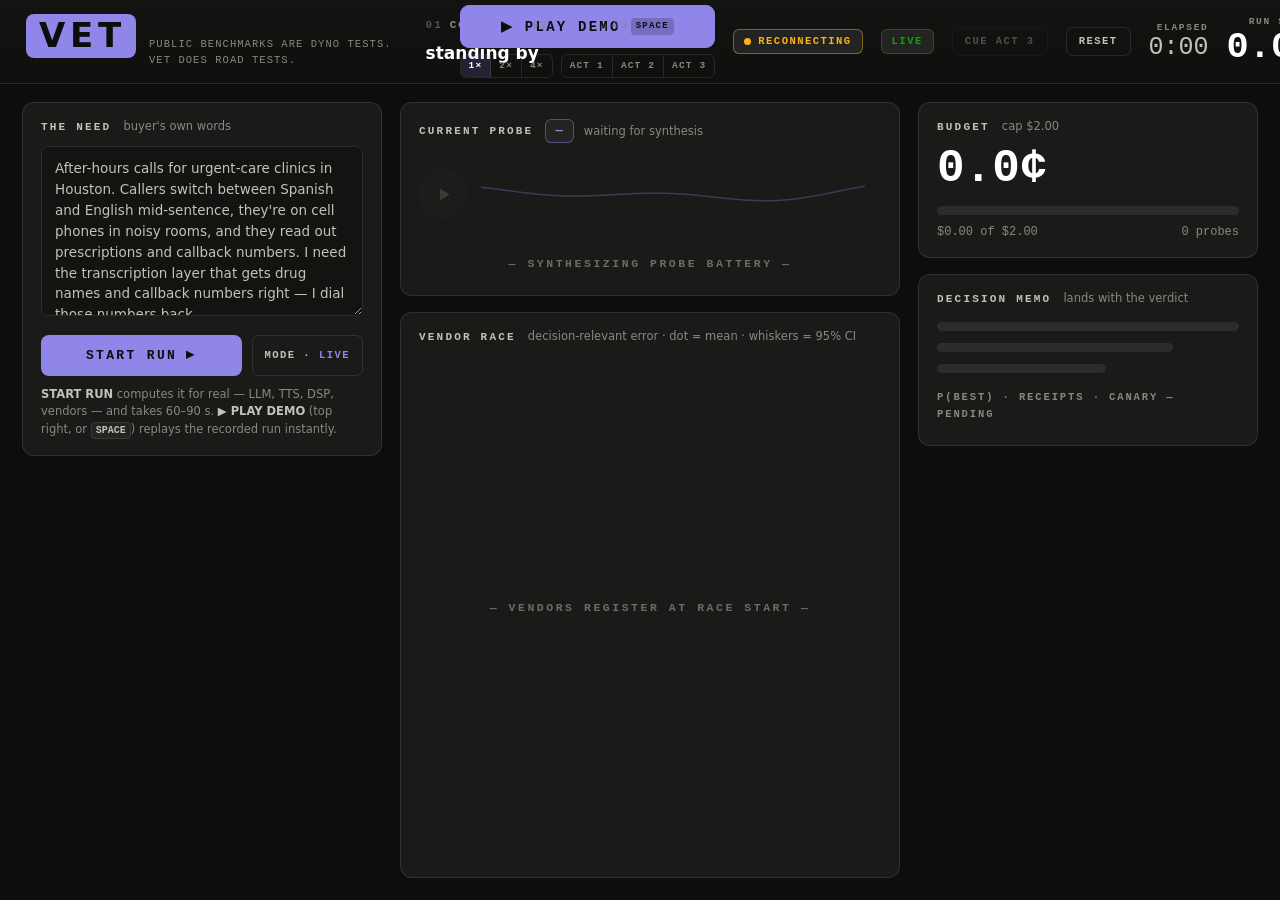
==== vet/ui/index.html @ 766ae1ba "Vet — a pre-flight check for agents that spend money Buyer-side, adversary-resistant evaluation: an " ====
<!DOCTYPE html>
<html lang="en">
<head>
<meta charset="utf-8">
<meta name="viewport" content="width=device-width, initial-scale=1">
<title>Vet — the road test</title>
<link rel="stylesheet" href="styles.css">
</head>
<body>

<header id="hdr">
  <div class="brand">
    <span class="brand-mark">VET</span>
    <span class="brand-sub">public benchmarks are dyno tests.<br>vet does road tests.</span>
  </div>

  <div class="hdr-phase">
    <nav class="acts" id="acts">
      <span class="act" data-act="compile"><i>01</i>COMPILE</span>
      <span class="act" data-act="race"><i>02</i>RACE</span>
      <span class="act" data-act="sting"><i>03</i>STING</span>
    </nav>
    <div class="phase-line">
      <span id="phaseTitle">standing by</span>
      <span id="phaseSub">type the need, then start the run</span>
    </div>
  </div>

  <div class="hdr-right">
    <div class="demo-ctl">
      <button id="btnDemo" class="demo-btn" title="play the recorded run — no server, no waiting (SPACE)">
        <span id="btnDemoLabel">▶&nbsp;PLAY DEMO</span><small id="btnDemoKey">SPACE</small>
      </button>
      <div class="demo-sub">
        <span class="seg" id="speedSeg" title="playback speed">
          <button class="seg-btn on" data-speed="1">1×</button>
          <button class="seg-btn" data-speed="2">2×</button>
          <button class="seg-btn" data-speed="4">4×</button>
        </span>
        <span class="seg" id="jumpSeg" title="jump to an act (keys 1 / 2 / 3)">
          <button class="seg-btn" data-act="1">ACT&nbsp;1</button>
          <button class="seg-btn" data-act="2">ACT&nbsp;2</button>
          <button class="seg-btn" data-act="3">ACT&nbsp;3</button>
        </span>
      </div>
    </div>
    <span id="reconChip" class="chip chip-warn hidden"><span class="pulse-dot"></span>RECONNECTING</span>
    <span id="modeChip" class="chip chip-mode">LIVE</span>
    <span id="srcChip" class="chip hidden" title="how the vendor numbers in this run were produced"></span>
    <button id="btnAct3" class="ghost-btn" disabled>CUE ACT 3</button>
    <button id="btnReset" class="ghost-btn">RESET</button>
    <div class="hdr-stat">
      <label>ELAPSED</label>
      <span id="elapsed" class="num">0:00</span>
    </div>
    <div class="hdr-stat hdr-cost">
      <label>RUN SPEND</label>
      <span id="costTicker" class="num">0.0¢</span>
    </div>
  </div>
</header>

<main id="main">
  <!-- ══════════ LEFT RAIL — exam compiler ══════════ -->
  <aside id="railL" class="rail">
    <section class="card" id="needCard">
      <div class="card-head"><h2>The need</h2><span class="card-meta" id="needMeta">buyer's own words</span></div>
      <textarea id="needText" rows="7" spellcheck="false">After-hours calls for urgent-care clinics in Houston. Callers switch between Spanish and English mid-sentence, they're on cell phones in noisy rooms, and they read out prescriptions and callback numbers. I need the transcription layer that gets drug names and callback numbers right — I dial those numbers back.</textarea>
      <blockquote id="needQuote" class="hidden"></blockquote>
      <div class="btn-row" id="startRow">
        <button id="btnStart" class="primary-btn">START RUN<span class="btn-glyph">▸</span></button>
        <button id="btnMode" class="ghost-btn" title="toggle live / sim">MODE&nbsp;·&nbsp;<b id="btnModeVal">LIVE</b></button>
      </div>
      <p class="start-note" id="startNote">
        <b>START RUN</b> computes it for real — LLM, TTS, DSP, vendors — and takes 60–90 s.
        <b>▶ PLAY DEMO</b> (top right, or <kbd>SPACE</kbd>) replays the recorded run instantly.
      </p>
    </section>

    <section class="card enterable hidden" id="thoughtCard">
      <div class="card-head"><h2>Exam compiler</h2><span class="card-meta" id="thoughtMeta">agent rationale</span></div>
      <div id="thoughtStream"><span id="thoughtText"></span><span id="caret"></span></div>
      <p id="planLine" class="plan-line hidden"></p>
    </section>

    <div id="strataList"></div>
  </aside>

  <!-- ══════════ CENTER — probe + race ══════════ -->
  <section id="center">
    <section class="card" id="probeCard">
      <div class="card-head">
        <h2>Current probe</h2>
        <div class="probe-title">
          <span id="probeId" class="mono-chip accent">—</span>
          <span id="probeStratum" class="card-meta">waiting for synthesis</span>
        </div>
        <div id="probeChips" class="chip-row"></div>
      </div>
      <div class="wave-row">
        <button id="btnPlay" class="play-btn" aria-label="play probe audio" disabled>
          <svg viewBox="0 0 24 24" id="icoPlay"><path d="M8 5.5v13l11-6.5z"/></svg>
          <svg viewBox="0 0 24 24" id="icoStop" class="hidden"><rect x="7" y="7" width="10" height="10" rx="1.5"/></svg>
        </button>
        <canvas id="wave"></canvas>
        <span id="waveDur" class="wave-dur num"></span>
      </div>
      <div id="diffWrap" class="hidden">
        <div id="vendorTabs" class="vtab-row"></div>
        <div class="diff-strip">
          <div class="diff-line"><span class="diff-key">REF</span><span id="diffRef" class="diff-text"></span></div>
          <div class="diff-line"><span class="diff-key">HYP</span><span id="diffHyp" class="diff-text"></span></div>
        </div>
        <div class="diff-foot">
          <div id="entChips" class="chip-row"></div>
          <div id="resStats" class="res-stats num"></div>
        </div>
      </div>
      <div id="probeIdle" class="idle-note">— synthesizing probe battery —</div>
    </section>

    <section class="card" id="boardCard">
      <div class="card-head">
        <h2>Vendor race</h2>
        <span class="card-meta">decision-relevant error · dot = mean · whiskers = 95% CI</span>
      </div>
      <div class="board-scroll">
        <div class="board-cols hidden" id="boardCols">
          <span></span><span></span>
          <span class="ci-axis" id="ciAxis"></span>
          <span class="c-num">ERR</span><span class="c-num">WER</span><span class="c-num">LAT</span>
          <span class="c-num">SPEND</span><span class="c-num">P(BEST)</span>
        </div>
        <div id="boardRows"></div>
        <div id="boardIdle" class="idle-note">— vendors register at race start —</div>
      </div>
      <div id="boardLog"></div>
    </section>
  </section>

  <!-- ══════════ RIGHT RAIL — budget + memo ══════════ -->
  <aside id="railR" class="rail">
    <section class="card" id="costCard">
      <div class="card-head"><h2>Budget</h2><span class="card-meta" id="budgetCap">cap $2.00</span></div>
      <div class="cost-big num" id="costBig">0.0¢</div>
      <div class="meter"><div class="meter-fill" id="budgetFill"></div></div>
      <div class="cost-foot">
        <span id="budgetLabel" class="num">$0.00 of $2.00</span>
        <span id="probesRun" class="num">0 probes</span>
      </div>
    </section>

    <section class="card enterable pending" id="memoCard">
      <div class="card-head"><h2>Decision memo</h2><span class="card-meta" id="memoMeta">lands with the verdict</span></div>
      <div id="memoPending">
        <div class="skel"></div><div class="skel"></div><div class="skel"></div>
        <div class="skel-note">P(best) · receipts · canary — pending</div>
      </div>
      <div class="memo-winner" id="memoWinner">
        <span class="v-dot" id="memoDot"></span>
        <div class="memo-winner-name">
          <b id="memoName">—</b>
          <span id="memoSub" class="card-meta">winner</span>
        </div>
        <div class="memo-pb">
          <label>P(BEST)</label>
          <span id="memoPB" class="num">—</span>
        </div>
      </div>
      <p id="memoHeadline" class="memo-headline"></p>
      <div id="memoBody" class="memo-body"></div>
    </section>
  </aside>
</main>

<!-- ══════════ ACT 3 TAKEOVER ══════════ -->
<section id="sting" class="hidden" aria-hidden="true">
  <p id="stingExplain" class="sting-explain">a sixth vendor joins the race…</p>

  <div class="panels">
    <section class="panel" id="panelNaive">
      <div class="p-head">
        <h3>NAIVE EXAM</h3>
        <span class="p-status chip" id="statusNaive">WAITING</span>
      </div>
      <div class="p-probe" id="probeStripNaive">
        <button class="play-btn mini" data-panel="naive" aria-label="play probe">
          <svg viewBox="0 0 24 24"><path d="M8 5.5v13l11-6.5z"/></svg>
        </button>
        <canvas class="mini-wave" id="waveNaive"></canvas>
        <div class="p-probe-meta">
          <span class="mono-chip" id="pidNaive">—</span>
          <div class="camo"><label>P(test-shaped)</label>
            <div class="camo-meter"><div class="camo-fill" id="camoNaive"></div></div>
            <span class="num" id="camoValNaive">—</span>
          </div>
        </div>
      </div>
      <div class="p-board" id="boardNaive"></div>
      <div class="p-viz">
        <div class="gauge-block">
          <svg id="gaugeNaive" viewBox="0 0 220 132"></svg>
          <div class="gauge-cap">discriminator AUC<span id="gaugeWordNaive" class="gauge-word">—</span></div>
        </div>
        <div class="feat-block">
          <h4>WHAT THE DEVICE SNIFFS</h4>
          <div id="featList"></div>
        </div>
      </div>
    </section>

    <section class="panel" id="panelStealth">
      <div class="p-head">
        <h3>VET STEALTH EXAM</h3>
        <span class="p-status chip" id="statusStealth">WAITING</span>
      </div>
      <div class="p-probe" id="probeStripStealth">
        <button class="play-btn mini" data-panel="stealth" aria-label="play probe">
          <svg viewBox="0 0 24 24"><path d="M8 5.5v13l11-6.5z"/></svg>
        </button>
        <canvas class="mini-wave" id="waveStealth"></canvas>
        <div class="p-probe-meta">
          <span class="mono-chip" id="pidStealth">—</span>
          <div class="camo"><label>P(test-shaped)</label>
            <div class="camo-meter"><div class="camo-fill" id="camoStealth"></div></div>
            <span class="num" id="camoValStealth">—</span>
          </div>
        </div>
      </div>
      <div class="p-board" id="boardStealth"></div>
      <div class="p-viz">
        <div class="gauge-block">
          <svg id="gaugeStealth" viewBox="0 0 220 132"></svg>
          <div class="gauge-cap">discriminator AUC<span id="gaugeWordStealth" class="gauge-word">—</span></div>
        </div>
        <div class="cusum-block">
          <h4>CUSUM — QUALITY RESIDUAL<span id="lastMiss" class="last-miss num"></span></h4>
          <svg id="cusum" viewBox="0 0 360 168"></svg>
        </div>
      </div>
    </section>
  </div>

  <div id="banner" class="hidden">
    <div class="banner-main">
      <svg class="banner-ico" viewBox="0 0 24 24"><path d="M12 2.2 23 21H1L12 2.2zm-1.1 7v6h2.2v-6h-2.2zm0 7.6v2.2h2.2v-2.2h-2.2z"/></svg>
      <span class="banner-text">DEFEAT&nbsp;DEVICE&nbsp;DETECTED</span>
    </div>
    <div class="banner-sub">
      <span id="bannerDetail"></span>
      <span class="chip-row" id="bannerChips"></span>
    </div>
  </div>
</section>

<script src="app.js"></script>
</body>
</html>
---- vet/ui/styles.css ----
/* ═══════════════════════════════════════════════════════════════════
   VET — dark instrument. Palette per validated dataviz reference
   (dark-surface categorical slots; status scale reserved for meaning).
   ═══════════════════════════════════════════════════════════════════ */
:root {
  color-scheme: dark;
  --bg:        #0d0d0d;   /* page plane        */
  --surface:   #1a1a19;   /* card surface      */
  --surface-2: #232322;   /* raised chip       */
  --ink:       #ffffff;
  --ink-2:     #c3c2b7;
  --muted:     #898781;
  --grid:      #2c2c2a;   /* hairline gridline */
  --axis:      #383835;
  --border:    rgba(255,255,255,0.10);

  --accent:    #9085e9;   /* instrument accent (slot 7 — never a vendor) */
  --accent-dim: rgba(144,133,233,0.16);

  --good:      #0ca30c;
  --warn:      #fab219;
  --serious:   #ec835a;
  --crit:      #d03b3b;

  --sans: system-ui, -apple-system, "Segoe UI", "Helvetica Neue", sans-serif;
  --mono: ui-monospace, "SF Mono", Menlo, "Cascadia Mono", "Roboto Mono", monospace;

  --r: 12px;
  --hdr-h: 84px;
  --ease: cubic-bezier(.22,.75,.28,1);
}

* { box-sizing: border-box; margin: 0; padding: 0; }
html, body { height: 100%; }
body {
  background: var(--bg);
  color: var(--ink);
  font: 16px/1.45 var(--sans);
  overflow: hidden;
  -webkit-font-smoothing: antialiased;
}
.hidden { display: none !important; }
.num { font-family: var(--mono); font-variant-numeric: tabular-nums; }

/* ── scrollbars kept quiet ─────────────────────────────────────── */
::-webkit-scrollbar { width: 8px; height: 8px; }
::-webkit-scrollbar-thumb { background: var(--grid); border-radius: 4px; }
::-webkit-scrollbar-track { background: transparent; }

/* ═══════════════ HEADER ═══════════════ */
#hdr {
  height: var(--hdr-h);
  display: flex; align-items: center; gap: 34px;
  padding: 0 26px;
  border-bottom: 1px solid var(--border);
  background: linear-gradient(180deg, #131312, #0f0f0e);
}
.brand { display: flex; align-items: baseline; gap: 13px; flex: 0 0 auto; }
.brand-mark {
  font: 800 34px/1 var(--sans); letter-spacing: .14em;
  padding: 4px 10px 6px 13px;
  background: var(--accent); color: #0d0d0d; border-radius: 8px;
}
.brand-sub {
  font: 10.5px/1.5 var(--mono); color: var(--muted);
  text-transform: uppercase; letter-spacing: .1em;
}

.hdr-phase { flex: 1 1 auto; min-width: 0; display: flex; flex-direction: column; gap: 5px; }
.acts { display: flex; gap: 22px; }
.act {
  font: 600 11px/1 var(--mono); letter-spacing: .18em; color: var(--muted);
  display: inline-flex; align-items: center; gap: 7px;
  padding-bottom: 5px; border-bottom: 2px solid transparent;
  transition: color .4s, border-color .4s;
}
.act i { font-style: normal; opacity: .55; }
.act.on { color: var(--ink); border-color: var(--accent); }
.act.done { color: var(--ink-2); }
.phase-line { display: flex; align-items: baseline; gap: 13px; min-width: 0; }
#phaseTitle { font: 650 17px/1.2 var(--sans); white-space: nowrap; }
#phaseSub {
  font: 12.5px/1.3 var(--sans); color: var(--muted);
  overflow: hidden; text-overflow: ellipsis; white-space: nowrap;
}
.phase-swap { animation: rise .6s var(--ease) both; }

.hdr-right { flex: 0 0 auto; display: flex; align-items: center; gap: 18px; }
.hdr-stat { display: flex; flex-direction: column; align-items: flex-end; gap: 2px; }
.hdr-stat label {
  font: 600 9.5px/1 var(--mono); letter-spacing: .18em; color: var(--muted);
}
.hdr-stat .num { font-size: 25px; line-height: 1; font-weight: 500; color: var(--ink-2); }
.hdr-cost .num { font-size: 37px; font-weight: 600; color: var(--ink); }
.hdr-cost .num b { color: var(--accent); font-weight: 600; }

/* chips + buttons */
.chip {
  font: 600 10.5px/1 var(--mono); letter-spacing: .14em;
  padding: 6px 10px; border-radius: 6px;
  background: var(--surface-2); border: 1px solid var(--border); color: var(--ink-2);
  display: inline-flex; align-items: center; gap: 7px; white-space: nowrap;
}
.chip-mode { color: var(--accent); border-color: rgba(144,133,233,.4); }
.chip-mode.live { color: var(--good); border-color: rgba(12,163,12,.45); }
.chip-mode.sim  { color: var(--warn); border-color: rgba(250,178,25,.4); }
.chip-warn { color: var(--warn); border-color: rgba(250,178,25,.45); }
.pulse-dot {
  width: 7px; height: 7px; border-radius: 50%; background: var(--warn);
  animation: pulse 1.1s ease-in-out infinite;
}
@keyframes pulse { 50% { opacity: .25; } }

.ghost-btn {
  font: 600 10.5px/1 var(--mono); letter-spacing: .14em;
  padding: 8px 12px; border-radius: 7px; cursor: pointer;
  background: transparent; border: 1px solid var(--border); color: var(--ink-2);
  transition: border-color .25s, color .25s, background .25s;
}
.ghost-btn:hover:not(:disabled) { border-color: var(--accent); color: var(--ink); }
.ghost-btn:disabled { opacity: .35; cursor: default; }
.ghost-btn b { color: var(--accent); }

/* ── the stage control: one button that never touches the network ── */
.demo-ctl { display: flex; flex-direction: column; gap: 6px; flex: 0 0 auto; }
.demo-btn {
  font: 800 14px/1 var(--mono); letter-spacing: .16em;
  padding: 12px 16px; border-radius: 9px; cursor: pointer;
  background: var(--accent); color: #0d0d0d; border: 1px solid var(--accent);
  display: inline-flex; align-items: center; justify-content: center; gap: 10px;
  white-space: nowrap;
  animation: demoPulse 2.6s var(--ease) infinite;
  transition: filter .2s, transform .15s, background .3s, color .3s;
}
.demo-btn:hover { filter: brightness(1.12); }
.demo-btn:active { transform: scale(.985); }
.demo-btn small {
  font: 700 9px/1 var(--mono); letter-spacing: .14em;
  background: rgba(13,13,13,.20); padding: 4px 5px; border-radius: 4px;
}
.demo-btn.playing {
  background: transparent; color: var(--ink-2);
  border-color: var(--border); animation: none;
}
.demo-btn.playing small { background: var(--surface-2); color: var(--muted); }
@keyframes demoPulse {
  0%   { box-shadow: 0 0 0 0 rgba(144,133,233,.55); }
  70%  { box-shadow: 0 0 0 13px rgba(144,133,233,0); }
  100% { box-shadow: 0 0 0 0 rgba(144,133,233,0); }
}

.demo-sub { display: flex; align-items: center; gap: 8px; justify-content: space-between; }
.seg { display: inline-flex; border: 1px solid var(--border); border-radius: 6px; overflow: hidden; }
.seg-btn {
  font: 600 9.5px/1 var(--mono); letter-spacing: .12em;
  padding: 6px 8px; cursor: pointer;
  background: transparent; border: none; border-right: 1px solid var(--border);
  color: var(--muted); transition: background .2s, color .2s;
}
.seg-btn:last-child { border-right: none; }
.seg-btn:hover { color: var(--ink); }
.seg-btn.on { background: var(--accent-dim); color: var(--ink); }

.start-note {
  font: 11.5px/1.55 var(--sans); color: var(--muted); margin-top: 10px;
}
.start-note b { color: var(--ink-2); font-weight: 600; }
.start-note kbd {
  font: 600 10px/1 var(--mono); color: var(--ink-2);
  background: var(--surface-2); border: 1px solid var(--border);
  border-radius: 4px; padding: 2px 4px;
}

/* ═══════════════ MAIN GRID ═══════════════ */
#main {
  display: grid;
  grid-template-columns: 360px minmax(0,1fr) 340px;
  gap: 18px;
  padding: 18px 22px 22px;
  height: calc(100vh - var(--hdr-h));
  transition: opacity .5s, filter .5s;
}
body.act3 #main { display: none; }
.rail { display: flex; flex-direction: column; gap: 16px; overflow-y: auto; min-height: 0; padding-bottom: 4px; }
#center { display: flex; flex-direction: column; gap: 16px; min-width: 0; min-height: 0; }

.card {
  background: var(--surface);
  border: 1px solid var(--border);
  border-radius: var(--r);
  padding: 16px 18px;
  flex: 0 0 auto;
}
.enterable, .s-card, .board-row { animation: rise .55s var(--ease) both; }
@keyframes rise { from { opacity: 0; transform: translateY(12px); } }

.card-head { display: flex; align-items: baseline; gap: 12px; margin-bottom: 12px; flex-wrap: wrap; }
.card-head h2 {
  font: 700 11px/1 var(--mono); letter-spacing: .2em; text-transform: uppercase;
  color: var(--ink-2);
}
.card-meta { font: 11.5px/1.3 var(--sans); color: var(--muted); }

/* ═══════════════ LEFT RAIL ═══════════════ */
#needText {
  width: 100%; resize: vertical;
  background: #131312; color: var(--ink-2);
  border: 1px solid var(--grid); border-radius: 8px;
  font: 13.5px/1.55 var(--sans); padding: 11px 13px;
}
#needText:focus { outline: none; border-color: var(--accent); }
#needQuote {
  font: italic 13.5px/1.55 var(--sans); color: var(--ink-2);
  border-left: 3px solid var(--accent); padding: 2px 0 2px 13px;
}
#needQuote b { color: var(--ink); font-style: normal; }
.btn-row { display: flex; gap: 10px; margin-top: 12px; }
.primary-btn {
  flex: 1;
  font: 700 13px/1 var(--mono); letter-spacing: .18em;
  padding: 13px 16px; border-radius: 8px; cursor: pointer;
  background: var(--accent); color: #0d0d0d; border: none;
  display: inline-flex; align-items: center; justify-content: center; gap: 9px;
  transition: filter .2s, transform .15s;
}
.primary-btn:hover { filter: brightness(1.12); }
.primary-btn:active { transform: scale(.985); }
.btn-glyph { font-size: 15px; }

#thoughtCard { display: flex; flex-direction: column; }
#thoughtStream {
  font: 12.5px/1.66 var(--mono); color: var(--ink-2);
  white-space: pre-wrap; word-break: break-word;
  max-height: 240px; overflow-y: auto;
}
#caret {
  display: inline-block; width: 8px; height: 15px;
  background: var(--accent); vertical-align: -2px; margin-left: 2px;
  animation: pulse 1s steps(2) infinite;
}

.s-card {
  background: var(--surface); border: 1px solid var(--border);
  border-radius: var(--r); padding: 13px 16px; margin-bottom: 12px;
  border-left: 3px solid var(--accent);
}
.s-card .s-top { display: flex; align-items: baseline; justify-content: space-between; gap: 10px; }
.s-card h3 { font: 650 14.5px/1.3 var(--sans); color: var(--ink); }
.s-w { font: 600 11px/1 var(--mono); color: var(--accent); white-space: nowrap; }
.s-card p { font: 12px/1.5 var(--sans); color: var(--muted); margin: 5px 0 9px; }

.chip-row { display: flex; flex-wrap: wrap; gap: 6px; align-items: center; }
.f-chip {
  font: 600 10px/1 var(--mono); letter-spacing: .08em;
  padding: 4.5px 8px; border-radius: 5px;
  background: var(--surface-2); border: 1px solid var(--grid); color: var(--ink-2);
  white-space: nowrap;
}
.f-chip.warm { color: var(--serious); border-color: rgba(236,131,90,.35); }
.mono-chip {
  font: 700 12px/1 var(--mono); letter-spacing: .1em;
  padding: 5px 9px; border-radius: 6px;
  background: var(--surface-2); border: 1px solid var(--grid); color: var(--ink-2);
}
.mono-chip.accent { color: var(--accent); border-color: rgba(144,133,233,.45); }

/* ═══════════════ PROBE CARD ═══════════════ */
#probeCard .card-head { margin-bottom: 8px; }
.probe-title { display: flex; align-items: center; gap: 10px; }
.wave-row { display: flex; align-items: center; gap: 14px; margin: 6px 0 4px; }
.play-btn {
  flex: 0 0 auto; width: 48px; height: 48px; border-radius: 50%;
  background: var(--surface-2); border: 1.5px solid var(--accent);
  cursor: pointer; display: grid; place-items: center;
  transition: background .25s, transform .15s, opacity .3s;
}
.play-btn svg { width: 21px; height: 21px; fill: var(--accent); }
.play-btn:hover:not(:disabled) { background: var(--accent-dim); }
.play-btn:active { transform: scale(.94); }
.play-btn:disabled { opacity: .3; cursor: default; border-color: var(--grid); }
.play-btn:disabled svg { fill: var(--muted); }
#wave { flex: 1 1 auto; height: 86px; min-width: 0; display: block; }
.wave-dur { font-size: 11.5px; color: var(--muted); align-self: flex-end; padding-bottom: 4px; }

.vtab-row { display: flex; gap: 7px; flex-wrap: wrap; margin: 9px 0 9px; }
.vtab {
  font: 600 10.5px/1 var(--mono); letter-spacing: .08em;
  padding: 5px 9px; border-radius: 6px; cursor: pointer;
  background: transparent; border: 1px solid var(--grid); color: var(--muted);
  display: inline-flex; align-items: center; gap: 6px;
  transition: color .2s, border-color .2s, background .2s;
  animation: rise .4s var(--ease) both;
}
.vtab .v-dot { width: 7px; height: 7px; }
.vtab.on { color: var(--ink); border-color: var(--axis); background: var(--surface-2); }
.vtab.fail::after { content: "✗"; color: var(--crit); font-weight: 700; }
.vtab.pass::after { content: "✓"; color: var(--good); font-weight: 700; }

.diff-strip {
  background: #131312; border: 1px solid var(--grid); border-radius: 8px;
  padding: 9px 12px; display: flex; flex-direction: column; gap: 7px;
  overflow-x: auto;
}
.diff-line { display: flex; gap: 11px; align-items: baseline; white-space: nowrap; }
.diff-key {
  flex: 0 0 auto; font: 700 9.5px/1 var(--mono); letter-spacing: .18em; color: var(--muted);
  width: 30px;
}
.diff-text { font: 13.5px/1.5 var(--mono); color: var(--ink-2); }
.diff-text .t-ok { color: var(--ink-2); }
.t-ref {
  color: var(--ink); font-weight: 700;
  background: rgba(144,133,233,.16); border-radius: 3px; padding: 1px 3px;
}
.t-sub {
  color: #ffd9d9; font-weight: 700;
  background: rgba(208,59,59,.28); border-radius: 3px; padding: 1px 3px;
  box-shadow: inset 0 -2px 0 var(--crit);
}
.t-del { color: var(--muted); text-decoration: line-through; }
.t-ins { color: #ffd9d9; background: rgba(208,59,59,.18); border-radius: 3px; padding: 1px 3px; }

.diff-foot { display: flex; align-items: center; justify-content: space-between; gap: 12px; margin-top: 9px; }
.e-chip {
  font: 600 11px/1 var(--mono); letter-spacing: .04em;
  padding: 5.5px 9px; border-radius: 6px;
  border: 1px solid var(--grid); background: var(--surface-2); color: var(--ink-2);
  display: inline-flex; align-items: center; gap: 7px;
}
.e-chip .e-kind { font-size: 9px; letter-spacing: .16em; color: var(--muted); }
.e-chip.ok { border-color: rgba(12,163,12,.4); }
.e-chip.ok .e-mark { color: var(--good); font-weight: 800; }
.e-chip.bad { border-color: rgba(208,59,59,.5); background: rgba(208,59,59,.10); }
.e-chip.bad .e-mark { color: var(--crit); font-weight: 800; }
.e-chip .e-hyp { color: #ffb3b3; }
.res-stats { font-size: 11.5px; color: var(--muted); white-space: nowrap; }
.res-stats b { color: var(--ink-2); font-weight: 600; }
.idle-note {
  font: 600 11.5px/1.6 var(--mono); letter-spacing: .22em; text-transform: uppercase;
  color: var(--muted); text-align: center; padding: 14px 2px 6px; opacity: .75;
}
#boardIdle { position: absolute; inset: 0; display: grid; place-items: center; padding: 0; }

/* ═══════════════ LEADERBOARD ═══════════════ */
#boardCard { flex: 1 1 auto; min-height: 0; display: flex; flex-direction: column; }
.board-scroll { flex: 1 1 auto; min-height: 0; overflow-y: auto; overflow-x: auto; position: relative; }
.board-cols, #boardRows { min-width: 830px; }

.board-cols, .board-row {
  display: grid;
  grid-template-columns: 30px 236px minmax(150px,1fr) 80px 64px 72px 74px 86px;
  gap: 0 14px; align-items: center;
}
.board-cols {
  position: sticky; top: 0; z-index: 2;
  background: var(--surface);
  padding: 2px 6px 7px; border-bottom: 1px solid var(--grid);
  font: 600 9.5px/1 var(--mono); letter-spacing: .16em; color: var(--muted);
}
.board-cols .c-num { text-align: right; }
.ci-axis { position: relative; height: 12px; }
.ci-axis span { position: absolute; transform: translateX(-50%); }

#boardRows { position: relative; }
.board-row {
  position: absolute; left: 0; right: 0; top: 0;
  height: 64px; padding: 0 6px;
  border-bottom: 1px solid rgba(255,255,255,.045);
  transition: transform .65s var(--ease), opacity .5s, filter .6s;
  will-change: transform;
}
.board-row .r-rank {
  font: 600 13px/1 var(--mono); color: var(--muted); text-align: center;
}
.board-row.lead .r-rank { color: var(--accent); font-weight: 800; }
.r-id { display: flex; align-items: center; gap: 10px; min-width: 0; }
.v-dot {
  flex: 0 0 auto; width: 10px; height: 10px; border-radius: 50%;
  box-shadow: 0 0 0 2px var(--surface);
}
.r-name { min-width: 0; }
.r-name b {
  display: block; font: 640 16px/1.25 var(--sans); color: var(--ink);
  white-space: nowrap; overflow: hidden; text-overflow: ellipsis;
}
.r-stack {
  font: 9.5px/1.5 var(--mono); color: var(--muted); letter-spacing: .02em;
  white-space: nowrap; overflow: hidden; text-overflow: ellipsis; display: block;
}
.r-tag {
  display: inline-block; font: 700 8.5px/1 var(--mono); letter-spacing: .12em;
  padding: 3px 6px; border-radius: 4px; margin-top: 3px; white-space: nowrap;
}
.r-tag.out { background: rgba(255,255,255,.07); color: var(--muted); }
.r-tag.win { background: var(--accent); color: #0d0d0d; }
.r-tag.gold { background: var(--warn); color: #0d0d0d; }

/* CI cell — dot + whiskers on a shared 0–60% scale */
.r-ci { position: relative; height: 44px; min-width: 0; }
.ci-grid {
  position: absolute; inset: 0;
  background-image: linear-gradient(90deg, var(--grid) 1px, transparent 1px);
  background-size: 25% 100%;
  border-right: 1px solid var(--grid);
}
.ci-range {
  position: absolute; top: 50%; height: 3px; transform: translateY(-50%);
  border-radius: 2px; opacity: .95;
  transition: left .6s var(--ease), width .6s var(--ease), background .4s;
}
.ci-range::before, .ci-range::after {
  content: ""; position: absolute; top: 50%; transform: translateY(-50%);
  width: 2px; height: 11px; border-radius: 1px; background: inherit;
}
.ci-range::before { left: 0; } .ci-range::after { right: 0; }
.ci-dot {
  position: absolute; top: 50%; width: 11px; height: 11px; border-radius: 50%;
  transform: translate(-50%,-50%);
  box-shadow: 0 0 0 2px var(--surface);
  transition: left .6s var(--ease), background .4s;
}
.r-num { text-align: right; font-family: var(--mono); font-variant-numeric: tabular-nums; }
.r-err { font-size: 19px; font-weight: 650; color: var(--ink); }
.r-err small, .r-num small { font-size: 10px; color: var(--muted); margin-left: 1px; }
.r-wer, .r-lat, .r-spend { font-size: 13px; color: var(--ink-2); }
.r-pb { display: flex; flex-direction: column; align-items: flex-end; gap: 4px; }
.r-pb .num { font-size: 14px; color: var(--ink-2); }
.pb-meter { width: 64px; height: 3px; border-radius: 2px; background: var(--grid); overflow: hidden; }
.pb-fill { height: 100%; border-radius: 2px; width: 0; transition: width .6s var(--ease); }

#boardLog {
  flex: 0 0 auto; border-top: 1px solid var(--grid);
  margin-top: 10px; padding-top: 9px;
  display: flex; flex-direction: column; gap: 5px;
}
#boardLog:empty { display: none; }
.log-line {
  font: 11px/1.4 var(--mono); color: var(--muted);
  animation: rise .45s var(--ease) both;
  white-space: nowrap; overflow: hidden; text-overflow: ellipsis;
}
.log-line .t { color: var(--accent); margin-right: 9px; }
.log-line b { color: var(--ink-2); font-weight: 600; }
.log-line.crit b { color: var(--crit); }

.board-row.elim { filter: saturate(.12) brightness(.62); }
.board-row.elim .r-err, .board-row.elim .r-name b { color: var(--muted); }
.board-row.winner { border-radius: 10px; border-bottom-color: transparent; }
.board-row.winner::before {
  content: ""; position: absolute; inset: 3px -2px;
  border: 1px solid rgba(144,133,233,.55); border-radius: 10px;
  background: linear-gradient(90deg, rgba(144,133,233,.10), transparent 55%);
  pointer-events: none;
  animation: winGlow 1.2s var(--ease) both;
}
@keyframes winGlow { from { opacity: 0; transform: scaleX(.97); } }
.row-flash { animation: flash .7s ease-out; }
@keyframes flash { 0% { background: rgba(144,133,233,.10); } 100% { background: transparent; } }

/* ═══════════════ RIGHT RAIL ═══════════════ */
.cost-big { font-size: 46px; line-height: 1; font-weight: 600; margin: 2px 0 14px; }
.meter { height: 9px; border-radius: 5px; background: var(--grid); overflow: hidden; }
.meter-fill {
  height: 100%; width: 0; border-radius: 5px;
  background: var(--accent);
  transition: width .7s var(--ease), background .5s;
}
.meter-fill.warn { background: var(--warn); }
.meter-fill.crit { background: var(--crit); }
.cost-foot { display: flex; justify-content: space-between; margin-top: 9px;
  font-size: 12px; color: var(--muted); }

#memoCard.pending .memo-winner, #memoCard.pending .memo-headline, #memoCard.pending .memo-body { display: none; }
#memoCard:not(.pending) #memoPending { display: none; }
#memoPending { display: flex; flex-direction: column; gap: 12px; padding: 4px 0 6px; }
#memoPending .skel {
  height: 9px; border-radius: 5px; background: var(--grid);
  animation: skel 2s ease-in-out infinite;
}
#memoPending .skel:nth-child(2) { width: 78%; animation-delay: .25s; }
#memoPending .skel:nth-child(3) { width: 56%; animation-delay: .5s; }
#memoPending .skel-note {
  font: 600 10.5px/1.6 var(--mono); letter-spacing: .18em; text-transform: uppercase;
  color: var(--muted); margin-top: 4px;
}
@keyframes skel { 50% { opacity: .35; } }

.memo-winner {
  display: flex; align-items: center; gap: 12px;
  background: #131312; border: 1px solid var(--grid); border-radius: 9px;
  padding: 12px 14px; margin-bottom: 12px;
}
.memo-winner .v-dot { width: 13px; height: 13px; }
.memo-winner-name { flex: 1 1 auto; min-width: 0; }
.memo-winner-name b { display: block; font: 700 16.5px/1.2 var(--sans); }
.memo-pb { text-align: right; }
.memo-pb label { display: block; font: 600 8.5px/1 var(--mono); letter-spacing: .16em; color: var(--muted); margin-bottom: 3px; }
.memo-pb .num { font-size: 24px; font-weight: 650; color: var(--accent); }
.memo-headline {
  font: 640 14.5px/1.45 var(--sans); color: var(--ink);
  border-left: 3px solid var(--accent); padding-left: 11px; margin-bottom: 12px;
}
.memo-body { font: 12.5px/1.6 var(--sans); color: var(--ink-2); }
.memo-body h2, .memo-body h3, .memo-body h4 {
  font: 700 10.5px/1.4 var(--mono); letter-spacing: .16em; text-transform: uppercase;
  color: var(--ink); margin: 13px 0 6px;
}
.memo-body h2 { color: var(--accent); }
.memo-body p { margin: 6px 0; }
.memo-body ul { margin: 6px 0 6px 17px; }
.memo-body li { margin: 3px 0; }
.memo-body b { color: var(--ink); }
.memo-body code {
  font: 600 11px/1 var(--mono); background: var(--surface-2);
  border: 1px solid var(--grid); border-radius: 5px; padding: 2.5px 6px;
}
.memo-body code.probe-link { color: var(--accent); border-color: rgba(144,133,233,.4); cursor: pointer; }
.memo-body code.probe-link:hover { background: var(--accent-dim); }

/* ═══════════════ ACT 3 — STING TAKEOVER ═══════════════ */
#sting {
  height: calc(100vh - var(--hdr-h));
  padding: 16px 22px 20px;
  display: flex; flex-direction: column; gap: 14px;
  animation: rise .6s var(--ease) both;
}
.sting-explain {
  font: 15px/1.45 var(--sans); color: var(--ink-2);
  border-left: 3px solid var(--accent); padding-left: 12px;
  max-width: 1100px;
}
.panels { flex: 1 1 auto; min-height: 0; display: grid; grid-template-columns: 1fr 1fr; gap: 16px; }
.panel {
  background: var(--surface); border: 1px solid var(--border); border-radius: var(--r);
  padding: 15px 18px; display: flex; flex-direction: column; gap: 12px;
  min-height: 0; opacity: .45; transition: opacity .6s, border-color .6s, box-shadow .6s;
}
.panel.live { opacity: 1; }
#panelNaive.live { border-color: rgba(250,178,25,.4); }
#panelStealth.live { border-color: rgba(144,133,233,.5); }
#panelStealth.alarmed { border-color: rgba(208,59,59,.65); box-shadow: 0 0 34px rgba(208,59,59,.14); }
.p-head { display: flex; align-items: center; justify-content: space-between; }
.p-head h3 { font: 800 15px/1 var(--mono); letter-spacing: .2em; color: var(--ink); }
.p-status.on { color: var(--good); border-color: rgba(12,163,12,.45); }
.p-status.done { color: var(--muted); }

.p-probe {
  display: flex; align-items: center; gap: 12px;
  background: #131312; border: 1px solid var(--grid); border-radius: 9px;
  padding: 8px 12px;
}
.play-btn.mini { width: 34px; height: 34px; border-width: 1px; }
.play-btn.mini svg { width: 15px; height: 15px; }
.mini-wave { flex: 1 1 auto; height: 40px; min-width: 0; display: block; }
.p-probe-meta { flex: 0 0 auto; display: flex; align-items: center; gap: 12px; }
.camo { display: flex; align-items: center; gap: 8px; }
.camo label { font: 600 9px/1 var(--mono); letter-spacing: .1em; color: var(--muted); }
.camo-meter { width: 74px; height: 5px; border-radius: 3px; background: var(--grid); overflow: hidden; }
.camo-fill { height: 100%; width: 0; border-radius: 3px; background: var(--serious); transition: width .5s var(--ease), background .4s; }
.camo .num { font-size: 12px; color: var(--ink-2); min-width: 34px; text-align: right; }

.p-board { display: flex; flex-direction: column; gap: 7px; }
.mini-row {
  display: grid; grid-template-columns: 14px minmax(0,1fr) 96px 92px auto;
  gap: 12px; align-items: center;
  background: #131312; border: 1px solid var(--grid); border-radius: 9px;
  padding: 9px 13px;
  transition: border-color .5s, background .5s;
  animation: rise .5s var(--ease) both;
}
.mini-row.first { border-color: rgba(250,178,25,.5); background: rgba(250,178,25,.05); }
.mini-row.busted { border-color: rgba(208,59,59,.55); background: rgba(208,59,59,.07); }
.mini-row b { font: 650 14.5px/1.2 var(--sans); white-space: nowrap; overflow: hidden; text-overflow: ellipsis; }
.mini-name small { display: block; font: 9.5px/1.4 var(--mono); color: var(--muted); white-space: nowrap; overflow: hidden; text-overflow: ellipsis; }
.mini-metric { text-align: right; }
.mini-metric .num { font-size: 19px; font-weight: 650; white-space: nowrap; }
.mini-metric .num small { font-size: 10px; color: var(--muted); }
.mini-metric label { display: block; font: 600 8.5px/1 var(--mono); letter-spacing: .14em; color: var(--muted); margin-top: 2px; }
.mini-delta { font: 600 11px/1 var(--mono); }
.mini-delta.up { color: var(--crit); }
.mini-delta.flat { color: var(--muted); }

.p-viz { flex: 1 1 auto; min-height: 0; display: grid; grid-template-columns: 236px minmax(0,1fr); gap: 20px; align-items: center; }
.gauge-block { display: flex; flex-direction: column; align-items: center; justify-content: center; gap: 4px; }
.gauge-block svg { width: 100%; max-width: 236px; }
.gauge-cap {
  font: 600 9.5px/1.5 var(--mono); letter-spacing: .13em; color: var(--muted);
  text-transform: uppercase; text-align: center; display: flex; flex-direction: column; gap: 2px;
}
.gauge-word { font-size: 11px; color: var(--ink-2); letter-spacing: .2em; }
.gauge-word.bad { color: var(--crit); }
.gauge-word.blind { color: var(--good); }

.feat-block h4, .cusum-block h4 {
  font: 700 9.5px/1 var(--mono); letter-spacing: .16em; color: var(--muted);
  margin-bottom: 10px; display: flex; justify-content: space-between; align-items: baseline; gap: 8px;
}
.feat { margin-bottom: 9px; }
.feat .f-lab { display: flex; justify-content: space-between; font: 11px/1.3 var(--sans); color: var(--ink-2); margin-bottom: 4px; }
.feat .f-lab .num { color: var(--muted); font-size: 10.5px; }
.f-track { height: 5px; border-radius: 3px; background: var(--grid); overflow: hidden; }
.f-fill { height: 100%; border-radius: 3px; background: var(--serious); width: 0; transition: width .8s var(--ease); }
.cusum-block { display: flex; flex-direction: column; min-width: 0; align-self: stretch; justify-content: center; }
.cusum-block svg { width: 100%; flex: 1 1 auto; }
.last-miss { font-size: 10px; letter-spacing: .02em; color: var(--crit); text-transform: none; white-space: nowrap; overflow: hidden; text-overflow: ellipsis; max-width: 60%; }

/* SVG chart text/strokes */
.ax-t { font: 600 9.5px var(--mono); fill: var(--muted); letter-spacing: .08em; }
.gl { stroke: var(--grid); stroke-width: 1; }
.thresh { stroke: var(--crit); stroke-width: 1.4; stroke-dasharray: 5 4; }
.thresh-t { font: 700 9.5px var(--mono); fill: var(--crit); letter-spacing: .1em; }
.cusum-line { stroke: var(--serious); stroke-width: 2; fill: none; stroke-linejoin: round; stroke-linecap: round; }
.cusum-dot { fill: var(--serious); stroke: var(--surface); stroke-width: 2; }
.cusum-dot.alarm { fill: var(--crit); }
.alarm-t { font: 800 10.5px var(--mono); fill: var(--crit); letter-spacing: .14em; }
.gauge-track { stroke: var(--grid); stroke-width: 13; fill: none; stroke-linecap: round; }
.gauge-val { stroke-width: 13; fill: none; stroke-linecap: round; }
.gauge-num { font: 650 33px var(--mono); fill: var(--ink); }
.gauge-min { font: 600 9.5px var(--mono); fill: var(--muted); }

/* ═══════════════ DEFEAT BANNER ═══════════════ */
#banner {
  flex: 0 0 auto;
  border: 1px solid rgba(208,59,59,.65); border-radius: var(--r);
  background: linear-gradient(180deg, rgba(208,59,59,.17), rgba(208,59,59,.06));
  padding: 18px 28px 16px;
  display: flex; flex-direction: column; gap: 8px; align-items: center;
  animation: slam .55s var(--ease) both, glow 1.6s ease-in-out 3;
}
@keyframes slam {
  from { opacity: 0; transform: scale(1.05); letter-spacing: .1em; }
}
@keyframes glow {
  50% { box-shadow: 0 0 60px rgba(208,59,59,.35), inset 0 0 40px rgba(208,59,59,.12); }
}
.banner-main { display: flex; align-items: center; gap: 20px; }
.banner-ico { width: 44px; height: 44px; fill: var(--crit); animation: pulse 1.4s ease-in-out infinite; }
.banner-text {
  font: 800 clamp(34px, 3.6vw, 54px)/1 var(--sans); letter-spacing: .06em;
  color: #ffffff; text-shadow: 0 0 34px rgba(208,59,59,.6);
  white-space: nowrap;
}
.banner-sub {
  display: flex; align-items: center; gap: 16px; flex-wrap: wrap; justify-content: center;
  font: 13.5px/1.4 var(--sans); color: var(--ink-2);
}
.banner-sub .f-chip { font-size: 11px; padding: 6px 10px; color: var(--ink); border-color: rgba(208,59,59,.5); background: rgba(208,59,59,.12); }

/* replay-done note */
#modeChip.done { color: var(--muted); }
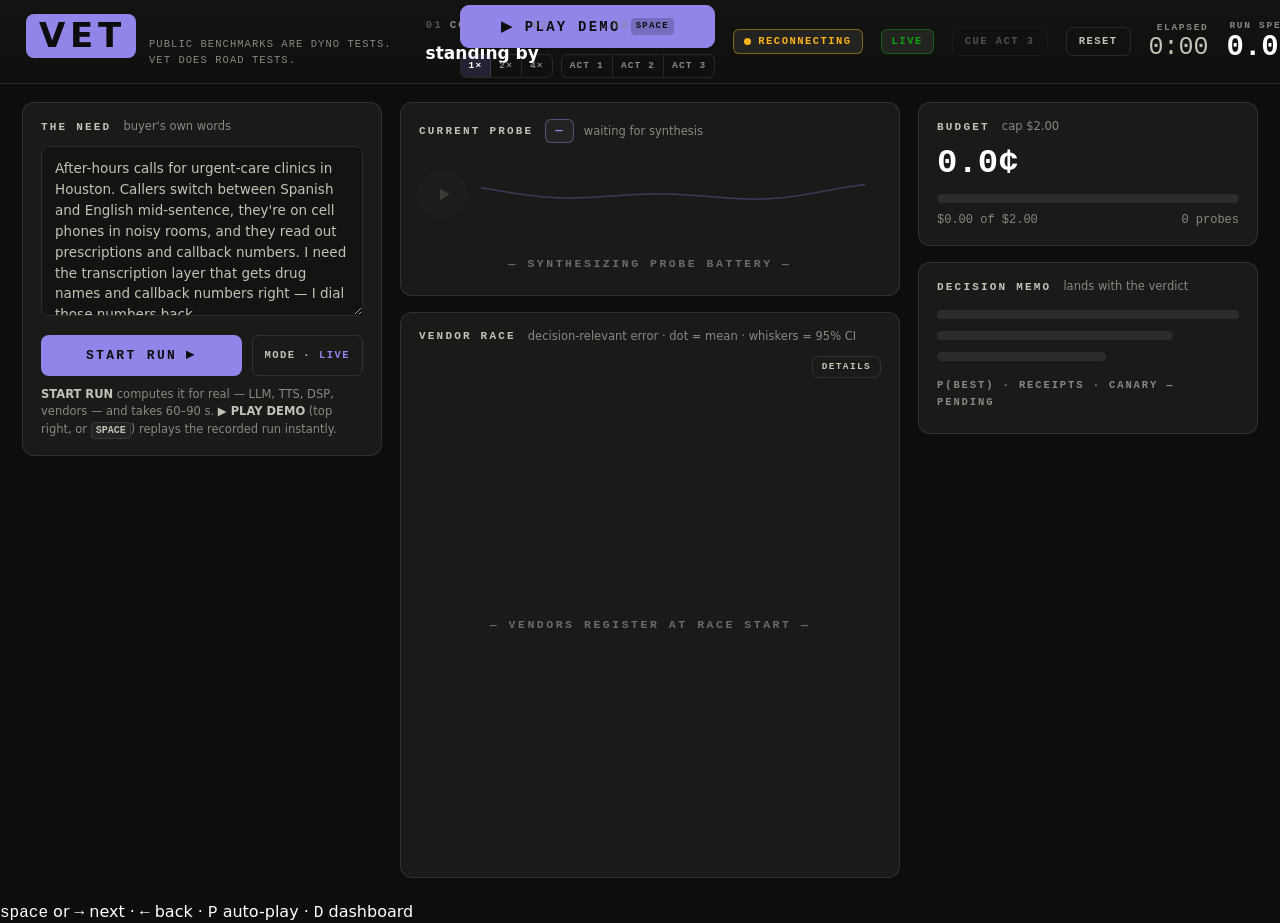
==== commit 94e2769f: "Add hero probe: one clip, its answer key, four real vendor results The same 11 seconds of audio carr" ====
--- a/vet/ui/index.html
+++ b/vet/ui/index.html
@@ -119,17 +119,25 @@
       <div id="probeIdle" class="idle-note">— synthesizing probe battery —</div>
     </section>
 
-    <section class="card" id="boardCard">
+    <section class="card lean" id="boardCard">
       <div class="card-head">
         <h2>Vendor race</h2>
         <span class="card-meta">decision-relevant error · dot = mean · whiskers = 95% CI</span>
-      </div>
+        <button id="btnDetails" class="ghost-btn tiny" title="show WER / latency / spend / P(best) (key: D)">DETAILS</button>
+      </div>
+
+      <!-- the one line the room should read -->
+      <div id="boardHero" class="board-hero hidden">
+        <span class="v-dot" id="heroDot"></span>
+        <p class="hero-text"><b id="heroName">—</b><span id="heroRest" class="hero-rest"></span></p>
+      </div>
+
       <div class="board-scroll">
         <div class="board-cols hidden" id="boardCols">
           <span></span><span></span>
           <span class="ci-axis" id="ciAxis"></span>
-          <span class="c-num">ERR</span><span class="c-num">WER</span><span class="c-num">LAT</span>
-          <span class="c-num">SPEND</span><span class="c-num">P(BEST)</span>
+          <span class="c-num c-err">ERR</span><span class="c-num c-wer">WER</span><span class="c-num c-lat">LAT</span>
+          <span class="c-num c-spend">SPEND</span><span class="c-num c-pb">P(BEST)</span>
         </div>
         <div id="boardRows"></div>
         <div id="boardIdle" class="idle-note">— vendors register at race start —</div>
@@ -253,6 +261,17 @@
   </div>
 </section>
 
+<!-- ══════════ STORY MODE — the default view ══════════ -->
+<section id="story">
+  <div id="slides"></div>
+  <div id="storyFoot">
+    <div id="storyDots"></div>
+    <div id="storyHint">
+      <kbd>space</kbd> or <kbd>→</kbd> next · <kbd>←</kbd> back · <kbd>P</kbd> auto-play · <kbd>D</kbd> dashboard
+    </div>
+  </div>
+</section>
+
 <script src="app.js"></script>
 </body>
 </html>
--- a/vet/ui/styles.css
+++ b/vet/ui/styles.css
@@ -91,7 +91,7 @@
   font: 600 9.5px/1 var(--mono); letter-spacing: .18em; color: var(--muted);
 }
 .hdr-stat .num { font-size: 25px; line-height: 1; font-weight: 500; color: var(--ink-2); }
-.hdr-cost .num { font-size: 37px; font-weight: 600; color: var(--ink); }
+.hdr-cost .num { font-size: 29px; font-weight: 600; color: var(--ink); }
 .hdr-cost .num b { color: var(--accent); font-weight: 600; }
 
 /* chips + buttons */
@@ -233,6 +233,17 @@
   white-space: pre-wrap; word-break: break-word;
   max-height: 240px; overflow-y: auto;
 }
+.plan-line {
+  margin-top: 10px; padding-top: 10px; border-top: 1px solid var(--border);
+  display: flex; flex-direction: column; gap: 4px;
+  font: 13px/1.45 var(--sans); color: var(--ink-2);
+}
+.plan-line b { color: var(--ink); font-weight: 600; }
+.plan-line span {
+  font: 10.5px/1.4 var(--mono); letter-spacing: .04em; color: var(--muted);
+  text-transform: uppercase;
+}
+
 #caret {
   display: inline-block; width: 8px; height: 15px;
   background: var(--accent); vertical-align: -2px; margin-left: 2px;
@@ -343,8 +354,42 @@
 
 /* ═══════════════ LEADERBOARD ═══════════════ */
 #boardCard { flex: 1 1 auto; min-height: 0; display: flex; flex-direction: column; }
+#boardCard .card-head { align-items: center; }
+#btnDetails { margin-left: auto; }
+.ghost-btn.tiny { padding: 5px 9px; font-size: 9.5px; }
+.ghost-btn.on { border-color: var(--accent); color: var(--ink); background: var(--accent-dim); }
 .board-scroll { flex: 1 1 auto; min-height: 0; overflow-y: auto; overflow-x: auto; position: relative; }
 .board-cols, #boardRows { min-width: 830px; }
+
+/* the verdict, in one line, sized for the back of the room */
+.board-hero {
+  flex: 0 0 auto;
+  display: flex; align-items: center; gap: 14px;
+  margin: -2px 0 12px; padding: 12px 16px;
+  border: 1px solid rgba(144,133,233,.45); border-radius: 10px;
+  background: linear-gradient(90deg, rgba(144,133,233,.16), rgba(144,133,233,.02));
+  animation: slam .5s var(--ease) both;
+}
+.board-hero .v-dot { width: 14px; height: 14px; }
+.hero-text {
+  font: 650 clamp(21px, 2.3vw, 33px)/1.18 var(--sans);
+  color: var(--ink); min-width: 0;
+}
+.hero-text b { font-weight: 750; }
+.hero-rest { color: var(--ink-2); font-weight: 500; }
+.hero-rest em { font-style: normal; color: var(--accent); font-weight: 650; }
+
+/* progressive disclosure: ERR is the decision, the rest is diligence */
+#boardCard.lean .board-cols,
+#boardCard.lean .board-row {
+  grid-template-columns: 30px minmax(200px, 300px) minmax(180px, 1fr) 116px;
+}
+#boardCard.lean .board-cols, #boardCard.lean #boardRows { min-width: 0; }
+#boardCard.lean .c-wer, #boardCard.lean .c-lat, #boardCard.lean .c-spend, #boardCard.lean .c-pb,
+#boardCard.lean .r-wer, #boardCard.lean .r-lat, #boardCard.lean .r-spend, #boardCard.lean .r-pb,
+#boardCard.lean .r-err .n { display: none; }
+#boardCard.lean .r-err { font-size: 27px; }
+#boardCard.lean .r-name b { font-size: 17.5px; }
 
 .board-cols, .board-row {
   display: grid;
@@ -458,7 +503,7 @@
 @keyframes flash { 0% { background: rgba(144,133,233,.10); } 100% { background: transparent; } }
 
 /* ═══════════════ RIGHT RAIL ═══════════════ */
-.cost-big { font-size: 46px; line-height: 1; font-weight: 600; margin: 2px 0 14px; }
+.cost-big { font-size: 34px; line-height: 1; font-weight: 600; margin: 2px 0 14px; }
 .meter { height: 9px; border-radius: 5px; background: var(--grid); overflow: hidden; }
 .meter-fill {
   height: 100%; width: 0; border-radius: 5px;
